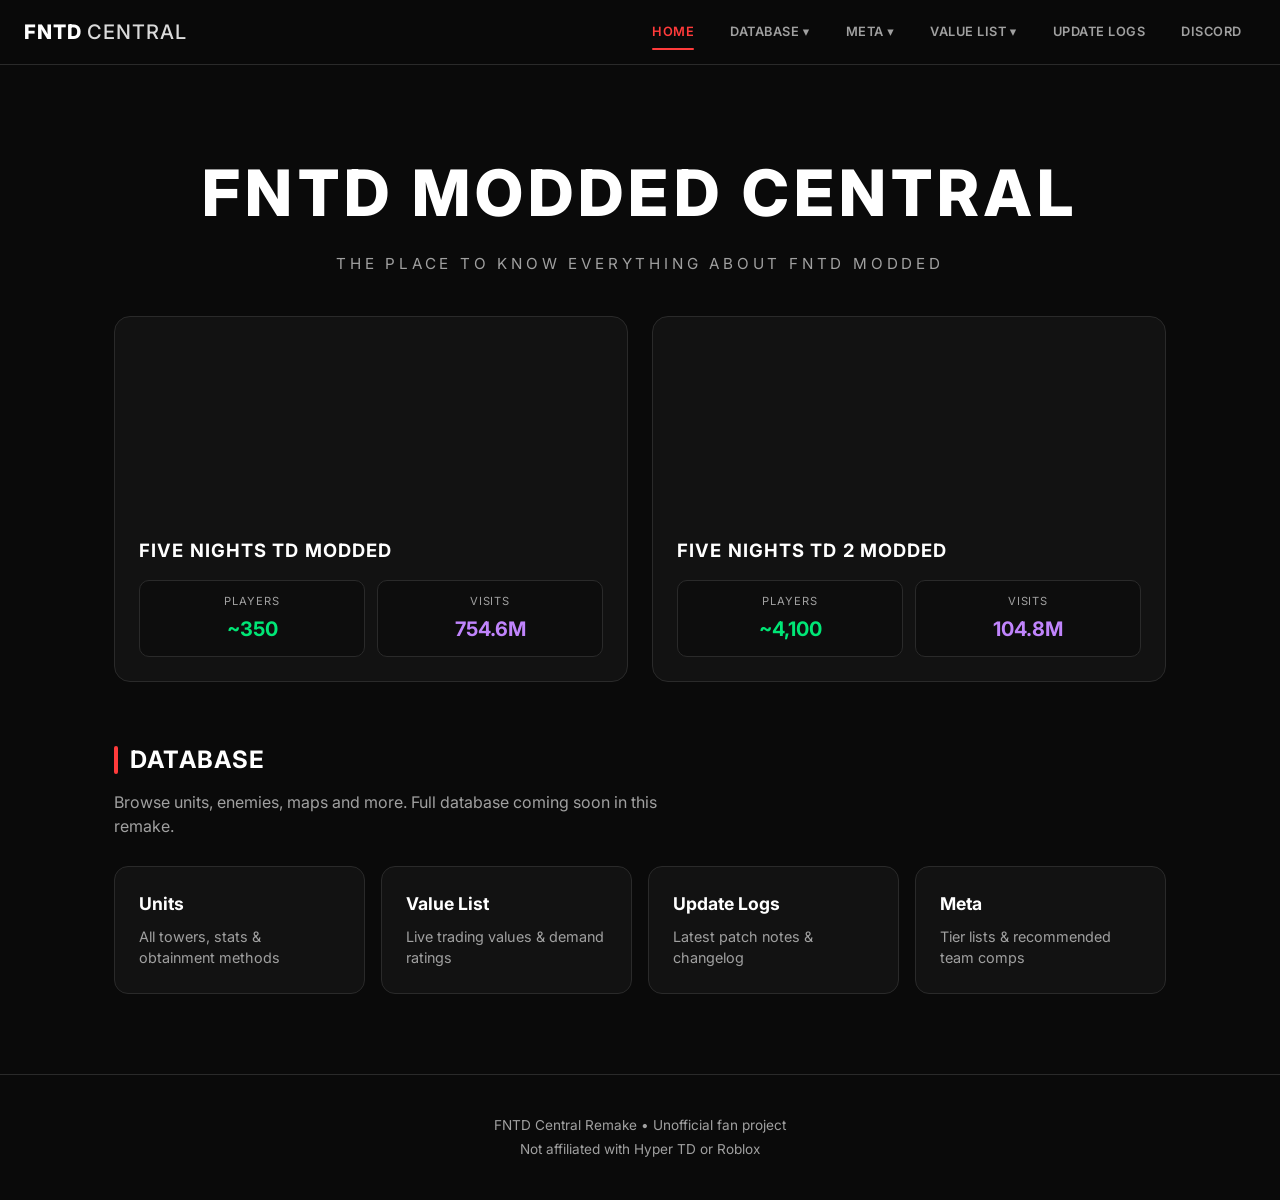
==== index.html @ f65fb930 "Update page title to 'Home | FNTD Modded Central'" ====
<!DOCTYPE html>
<html lang="en">
<head>
  <meta charset="UTF-8" />
  <meta name="viewport" content="width=device-width, initial-scale=1.0" />
  <title>Home | FNTD Modded Central</title>
  <meta name="description" content="The place to know everything about FNTD — Five Nights TD Modded & Five Nights TD 2 Modded" />
  <link rel="stylesheet" href="css/style.css" />
  <link rel="preconnect" href="https://fonts.googleapis.com" />
  <link rel="preconnect" href="https://fonts.gstatic.com" crossorigin />
  <link href="https://fonts.googleapis.com/css2?family=Inter:wght@400;500;600;700;800&display=swap" rel="stylesheet" />
</head>
<body>
  <!-- Navbar -->
  <nav class="navbar">
    <div class="nav-container">
      <a href="index.html" class="logo">FNTD <span>CENTRAL</span></a>
      <ul class="nav-links">
        <li><a href="index.html" class="active">HOME</a></li>
        <li class="dropdown">
          <a href="#">DATABASE ▾</a>
          <ul class="dropdown-menu">
            <li><a href="#">Units</a></li>
            <li><a href="#">Enemies</a></li>
            <li><a href="#">Maps</a></li>
          </ul>
        </li>
        <li class="dropdown">
          <a href="#">META ▾</a>
          <ul class="dropdown-menu">
            <li><a href="#">Tier Lists</a></li>
            <li><a href="#">Team Comps</a></li>
          </ul>
        </li>
        <li class="dropdown">
          <a href="value-list.html">VALUE LIST ▾</a>
          <ul class="dropdown-menu">
            <li><a href="value-list.html">All Units</a></li>
            <li><a href="#">Shinies</a></li>
          </ul>
        </li>
        <li><a href="updates.html">UPDATE LOGS</a></li>
        <li><a href="https://discord.gg/8QQZKTdBHV" target="_blank" rel="noopener">DISCORD</a></li>
      </ul>
      <button class="mobile-menu-btn" aria-label="Toggle menu">
        <span></span><span></span><span></span>
      </button>
    </div>
  </nav>

  <!-- Hero -->
  <header class="hero">
    <h1>FNTD MODDED CENTRAL</h1>
    <p class="tagline">THE PLACE TO KNOW EVERYTHING ABOUT FNTD MODDED</p>
  </header>

  <!-- Game Cards -->
  <section class="games">
    <div class="game-card">
      <div class="game-img" style="background-image: url('https://tr.rbxcdn.com/180DAY-e5ec2ece7b3f9fffe3f34dbffd96c16c/512/512/Image/Png/noFilter');">
        <!-- Replace with real FNTD1 image -->
      </div>
      <div class="game-info">
        <h2>FIVE NIGHTS TD MODDED</h2>
        <div class="stats">
          <div class="stat">
            <span class="label">PLAYERS</span>
            <span class="value green" id="fntd1-players">~350</span>
          </div>
          <div class="stat">
            <span class="label">VISITS</span>
            <span class="value purple">754.6M</span>
          </div>
        </div>
      </div>
    </div>

    <div class="game-card">
      <div class="game-img" style="background-image: url('https://tr.rbxcdn.com/180DAY-8d92a6f3ca88f1bd14772f34861680da/512/512/Image/Png/noFilter');">
        <!-- Replace with real FNTD2 image -->
      </div>
      <div class="game-info">
        <h2>FIVE NIGHTS TD 2 MODDED</h2>
        <div class="stats">
          <div class="stat">
            <span class="label">PLAYERS</span>
            <span class="value green" id="fntd2-players">~4,100</span>
          </div>
          <div class="stat">
            <span class="label">VISITS</span>
            <span class="value purple">104.8M</span>
          </div>
        </div>
      </div>
    </div>
  </section>

  <!-- Database Section Preview -->
  <section class="section">
    <div class="section-header">
      <div class="accent-bar"></div>
      <h2>DATABASE</h2>
    </div>
    <p class="section-desc">Browse units, enemies, maps and more. Full database coming soon in this remake.</p>
    <div class="card-grid">
      <a href="#" class="feature-card">
        <h3>Units</h3>
        <p>All towers, stats & obtainment methods</p>
      </a>
      <a href="value-list.html" class="feature-card">
        <h3>Value List</h3>
        <p>Live trading values & demand ratings</p>
      </a>
      <a href="updates.html" class="feature-card">
        <h3>Update Logs</h3>
        <p>Latest patch notes & changelog</p>
      </a>
      <a href="#" class="feature-card">
        <h3>Meta</h3>
        <p>Tier lists & recommended team comps</p>
      </a>
    </div>
  </section>

  <!-- Footer -->
  <footer class="footer">
    <p>FNTD Central Remake • Unofficial fan project</p>
    <p>Not affiliated with Hyper TD or Roblox</p>
  </footer>

  <script src="js/main.js"></script>
</body>
</html>
---- css/style.css ----
/* ===== Reset & Base ===== */
*, *::before, *::after {
  box-sizing: border-box;
  margin: 0;
  padding: 0;
}

:root {
  --bg: #0a0a0a;
  --bg-card: #121212;
  --bg-card-hover: #1a1a1a;
  --text: #ffffff;
  --text-muted: #a0a0a0;
  --accent: #ff3b3b;
  --green: #00e676;
  --purple: #c084fc;
  --border: #2a2a2a;
  --radius: 16px;
  --font: 'Inter', system-ui, -apple-system, sans-serif;
}

html {
  scroll-behavior: smooth;
}

body {
  font-family: var(--font);
  background: var(--bg);
  color: var(--text);
  line-height: 1.5;
  min-height: 100vh;
}

a {
  color: inherit;
  text-decoration: none;
}

img {
  max-width: 100%;
  display: block;
}

/* ===== Navbar ===== */
.navbar {
  position: sticky;
  top: 0;
  z-index: 100;
  background: rgba(10, 10, 10, 0.85);
  backdrop-filter: blur(12px);
  border-bottom: 1px solid var(--border);
}

.nav-container {
  max-width: 1280px;
  margin: 0 auto;
  padding: 0 24px;
  height: 64px;
  display: flex;
  align-items: center;
  justify-content: space-between;
}

.logo {
  font-weight: 800;
  font-size: 1.25rem;
  letter-spacing: 0.05em;
}

.logo span {
  font-weight: 500;
  opacity: 0.85;
}

.nav-links {
  display: flex;
  gap: 8px;
  list-style: none;
  align-items: center;
}

.nav-links > li > a {
  display: block;
  padding: 8px 14px;
  font-size: 0.8rem;
  font-weight: 600;
  letter-spacing: 0.04em;
  color: var(--text-muted);
  border-radius: 8px;
  transition: color 0.2s, background 0.2s;
}

.nav-links > li > a:hover,
.nav-links > li > a.active {
  color: var(--text);
}

.nav-links > li > a.active {
  color: var(--accent);
  position: relative;
}

.nav-links > li > a.active::after {
  content: '';
  position: absolute;
  bottom: 0;
  left: 14px;
  right: 14px;
  height: 2px;
  background: var(--accent);
  border-radius: 2px;
}

/* Dropdown */
.dropdown {
  position: relative;
}

.dropdown-menu {
  position: absolute;
  top: 100%;
  left: 0;
  min-width: 160px;
  background: var(--bg-card);
  border: 1px solid var(--border);
  border-radius: 10px;
  padding: 8px 0;
  list-style: none;
  opacity: 0;
  visibility: hidden;
  transform: translateY(8px);
  transition: all 0.2s ease;
  box-shadow: 0 12px 40px rgba(0,0,0,0.5);
}

.dropdown:hover .dropdown-menu {
  opacity: 1;
  visibility: visible;
  transform: translateY(0);
}

.dropdown-menu a {
  display: block;
  padding: 10px 16px;
  font-size: 0.85rem;
  color: var(--text-muted);
  transition: background 0.15s, color 0.15s;
}

.dropdown-menu a:hover {
  background: var(--bg-card-hover);
  color: var(--text);
}

/* Mobile menu button */
.mobile-menu-btn {
  display: none;
  flex-direction: column;
  gap: 5px;
  background: none;
  border: none;
  cursor: pointer;
  padding: 8px;
}

.mobile-menu-btn span {
  width: 22px;
  height: 2px;
  background: var(--text);
  border-radius: 2px;
}

/* ===== Hero ===== */
.hero {
  text-align: center;
  padding: 80px 24px 40px;
}

.hero h1 {
  font-size: clamp(2.5rem, 6vw, 4rem);
  font-weight: 800;
  letter-spacing: 0.08em;
  margin-bottom: 12px;
}

.tagline {
  font-size: 0.95rem;
  letter-spacing: 0.25em;
  color: var(--text-muted);
  text-transform: uppercase;
}

/* ===== Game Cards ===== */
.games {
  max-width: 1100px;
  margin: 0 auto 60px;
  padding: 0 24px;
  display: grid;
  grid-template-columns: repeat(auto-fit, minmax(320px, 1fr));
  gap: 24px;
}

.game-card {
  background: var(--bg-card);
  border-radius: var(--radius);
  overflow: hidden;
  border: 1px solid var(--border);
  transition: transform 0.25s, box-shadow 0.25s;
}

.game-card:hover {
  transform: translateY(-4px);
  box-shadow: 0 20px 40px rgba(0,0,0,0.4);
}

.game-img {
  height: 200px;
  background: linear-gradient(135deg, #1a1a2e 0%, #16213e 50%, #0f3460 100%);
  background-size: cover;
  background-position: center;
  position: relative;
}

.game-img::after {
  content: '';
  position: absolute;
  inset: 0;
  background: linear-gradient(to top, rgba(18,18,18,0.9) 0%, transparent 60%);
}

.game-info {
  padding: 20px 24px 24px;
}

.game-info h2 {
  font-size: 1.15rem;
  font-weight: 700;
  letter-spacing: 0.06em;
  margin-bottom: 16px;
}

.stats {
  display: flex;
  gap: 12px;
}

.stat {
  flex: 1;
  background: #0d0d0d;
  border-radius: 10px;
  padding: 12px;
  text-align: center;
  border: 1px solid var(--border);
}

.stat .label {
  display: block;
  font-size: 0.7rem;
  letter-spacing: 0.08em;
  color: var(--text-muted);
  margin-bottom: 4px;
}

.stat .value {
  font-size: 1.25rem;
  font-weight: 700;
}

.stat .value.green { color: var(--green); }
.stat .value.purple { color: var(--purple); }

/* ===== Sections ===== */
.section {
  max-width: 1100px;
  margin: 0 auto 80px;
  padding: 0 24px;
}

.section-header {
  display: flex;
  align-items: center;
  gap: 12px;
  margin-bottom: 12px;
}

.accent-bar {
  width: 4px;
  height: 28px;
  background: var(--accent);
  border-radius: 4px;
}

.section-header h2 {
  font-size: 1.5rem;
  font-weight: 700;
  letter-spacing: 0.05em;
}

.section-desc {
  color: var(--text-muted);
  margin-bottom: 28px;
  max-width: 560px;
}

.card-grid {
  display: grid;
  grid-template-columns: repeat(auto-fit, minmax(220px, 1fr));
  gap: 16px;
}

.feature-card {
  background: var(--bg-card);
  border: 1px solid var(--border);
  border-radius: 14px;
  padding: 24px;
  transition: background 0.2s, border-color 0.2s, transform 0.2s;
}

.feature-card:hover {
  background: var(--bg-card-hover);
  border-color: #3a3a3a;
  transform: translateY(-2px);
}

.feature-card h3 {
  font-size: 1.1rem;
  margin-bottom: 8px;
}

.feature-card p {
  font-size: 0.9rem;
  color: var(--text-muted);
}

/* ===== Value List Page ===== */
.search-bar {
  max-width: 1100px;
  margin: 0 auto 32px;
  padding: 0 24px;
  display: flex;
  gap: 12px;
  flex-wrap: wrap;
}

.search-bar input {
  flex: 1;
  min-width: 200px;
  background: var(--bg-card);
  border: 1px solid var(--border);
  border-radius: 12px;
  padding: 14px 20px;
  color: var(--text);
  font-size: 0.95rem;
  outline: none;
  transition: border-color 0.2s;
}

.search-bar input:focus {
  border-color: var(--accent);
}

.search-bar input::placeholder {
  color: var(--text-muted);
}

.filters-btn {
  background: var(--bg-card);
  border: 1px solid var(--border);
  border-radius: 12px;
  padding: 14px 20px;
  color: var(--text);
  font-weight: 600;
  cursor: pointer;
  transition: background 0.2s;
}

.filters-btn:hover {
  background: var(--bg-card-hover);
}

.pagination {
  display: flex;
  justify-content: center;
  align-items: center;
  gap: 12px;
  margin-bottom: 32px;
  color: var(--text-muted);
  font-size: 0.9rem;
}

.pagination button {
  background: var(--bg-card);
  border: 1px solid var(--border);
  border-radius: 8px;
  width: 36px;
  height: 36px;
  color: var(--text);
  cursor: pointer;
  font-size: 1rem;
  transition: background 0.2s;
}

.pagination button:hover:not(:disabled) {
  background: var(--bg-card-hover);
}

.pagination button:disabled {
  opacity: 0.4;
  cursor: not-allowed;
}

.pagination .page-num {
  color: var(--green);
  font-weight: 600;
}

.unit-grid {
  max-width: 1280px;
  margin: 0 auto 60px;
  padding: 0 24px;
  display: grid;
  grid-template-columns: repeat(auto-fill, minmax(240px, 1fr));
  gap: 16px;
}

.unit-card {
  background: var(--bg-card);
  border: 1px solid var(--border);
  border-radius: 14px;
  overflow: hidden;
  transition: transform 0.2s, box-shadow 0.2s;
  position: relative;
}

.unit-card:hover {
  transform: translateY(-3px);
  box-shadow: 0 12px 30px rgba(0,0,0,0.35);
}

.unit-card.shiny {
  border-image: linear-gradient(135deg, #ff6b6b, #feca57, #48dbfb, #ff9ff3, #54a0ff) 1;
  border-width: 2px;
  border-style: solid;
}

.unit-header {
  display: flex;
  align-items: center;
  gap: 12px;
  padding: 16px 16px 12px;
}

.unit-icon {
  width: 48px;
  height: 48px;
  border-radius: 10px;
  background: linear-gradient(135deg, #2a2a2a, #1a1a1a);
  flex-shrink: 0;
  display: flex;
  align-items: center;
  justify-content: center;
  font-size: 1.4rem;
}

.unit-name {
  font-size: 0.9rem;
  font-weight: 700;
  line-height: 1.3;
}

.unit-exists {
  display: inline-block;
  margin-top: 4px;
  font-size: 0.7rem;
  background: #1a3a4a;
  color: #7dd3fc;
  padding: 2px 8px;
  border-radius: 6px;
}

.unit-body {
  padding: 0 16px 16px;
  display: grid;
  grid-template-columns: 1fr 1fr;
  gap: 8px 12px;
  font-size: 0.8rem;
}

.unit-body .label {
  color: var(--text-muted);
  font-size: 0.7rem;
  letter-spacing: 0.04em;
}

.unit-body .val {
  font-weight: 600;
}

.unit-body .val.green { color: var(--green); }
.unit-body .val.orange { color: #fb923c; }
.unit-body .val.red { color: #f87171; }
.unit-body .val.yellow { color: #fbbf24; }

.status-row {
  grid-column: 1 / -1;
  display: flex;
  justify-content: space-between;
  margin-top: 4px;
  padding-top: 8px;
  border-top: 1px solid var(--border);
}

/* ===== Updates Page ===== */
.updates-grid {
  max-width: 1100px;
  margin: 0 auto 60px;
  padding: 0 24px;
  display: grid;
  grid-template-columns: repeat(auto-fit, minmax(300px, 1fr));
  gap: 20px;
}

.update-card {
  background: var(--bg-card);
  border: 1px solid var(--border);
  border-radius: var(--radius);
  overflow: hidden;
  transition: transform 0.2s;
}

.update-card:hover {
  transform: translateY(-3px);
}

.update-thumb {
  height: 140px;
  background: linear-gradient(135deg, #1a1a2e, #0f3460);
}

.update-content {
  padding: 20px;
}

.update-content h3 {
  font-size: 1.05rem;
  margin-bottom: 8px;
  letter-spacing: 0.03em;
}

.update-content p {
  font-size: 0.9rem;
  color: var(--text-muted);
  margin-bottom: 12px;
}

.read-more {
  color: var(--accent);
  font-size: 0.85rem;
  font-weight: 600;
}

/* ===== Footer ===== */
.footer {
  text-align: center;
  padding: 40px 24px;
  border-top: 1px solid var(--border);
  color: var(--text-muted);
  font-size: 0.85rem;
}

.footer p + p {
  margin-top: 4px;
}

/* ===== Responsive ===== */
@media (max-width: 768px) {
  .nav-links {
    display: none;
    position: absolute;
    top: 64px;
    left: 0;
    right: 0;
    background: var(--bg);
    flex-direction: column;
    padding: 16px;
    border-bottom: 1px solid var(--border);
  }

  .nav-links.open {
    display: flex;
  }

  .mobile-menu-btn {
    display: flex;
  }

  .hero {
    padding: 48px 24px 32px;
  }

  .games {
    grid-template-columns: 1fr;
  }
}
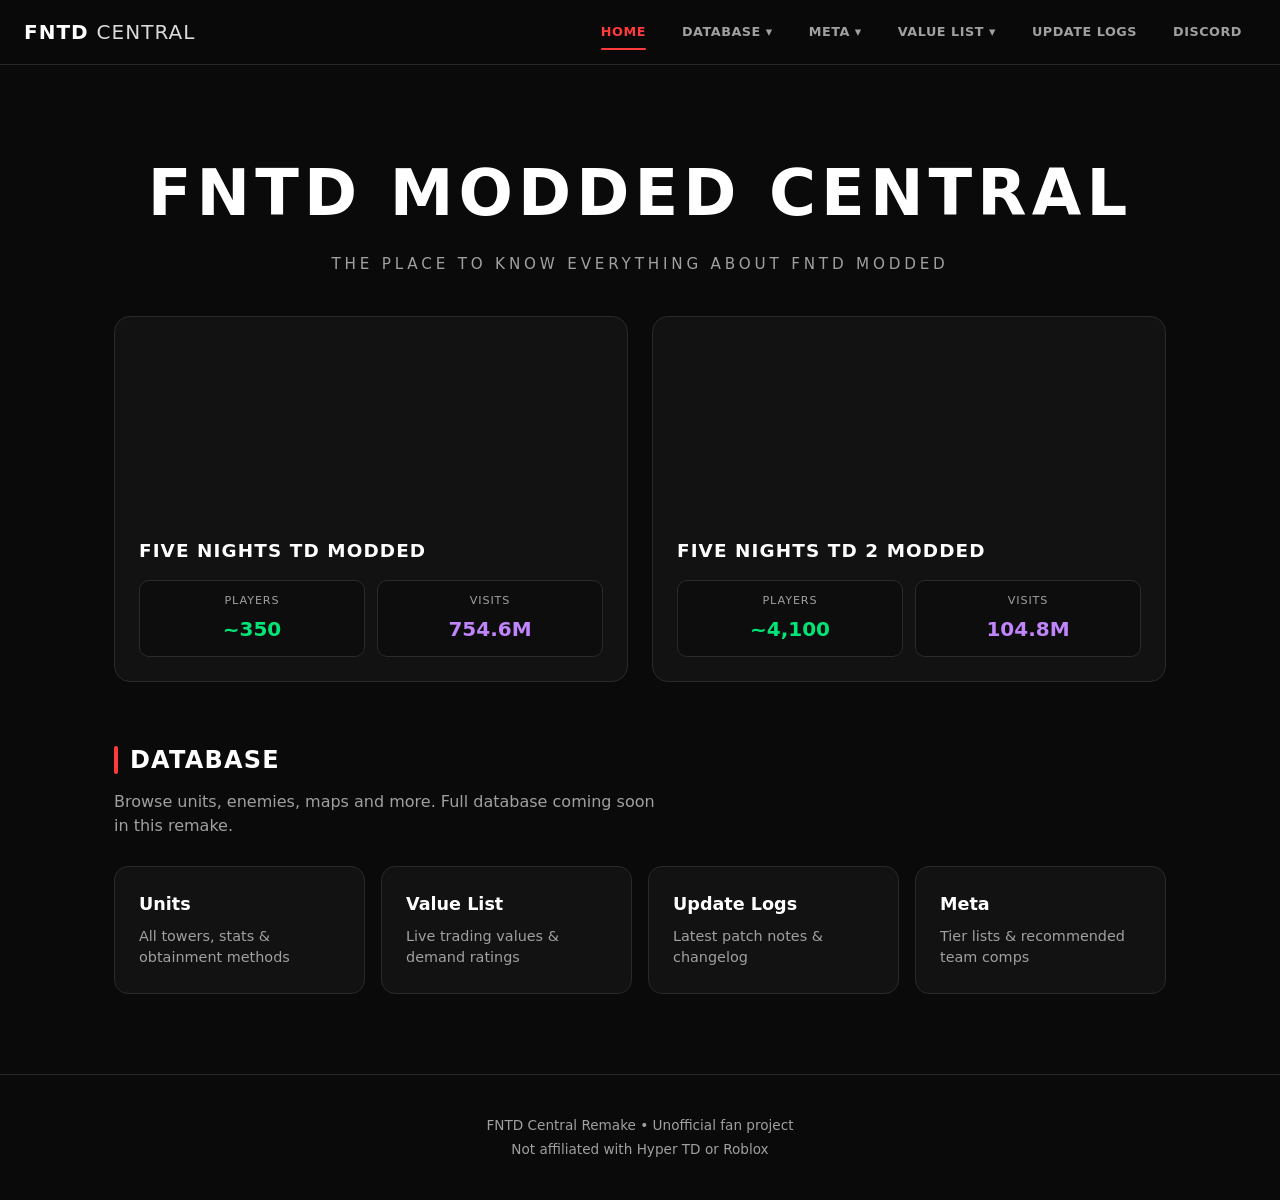
==== commit ee8704e8: "Update index.html" ====
--- a/index.html
+++ b/index.html
@@ -8,7 +8,7 @@
   <link rel="stylesheet" href="css/style.css" />
   <link rel="preconnect" href="https://fonts.googleapis.com" />
   <link rel="preconnect" href="https://fonts.gstatic.com" crossorigin />
-  <link href="https://fonts.googleapis.com/css2?family=Inter:wght@400;500;600;700;800&display=swap" rel="stylesheet" />
+  <link href="https://iili.io/qftJu7p.png" rel="stylesheet" />
 </head>
 <body>
   <!-- Navbar -->
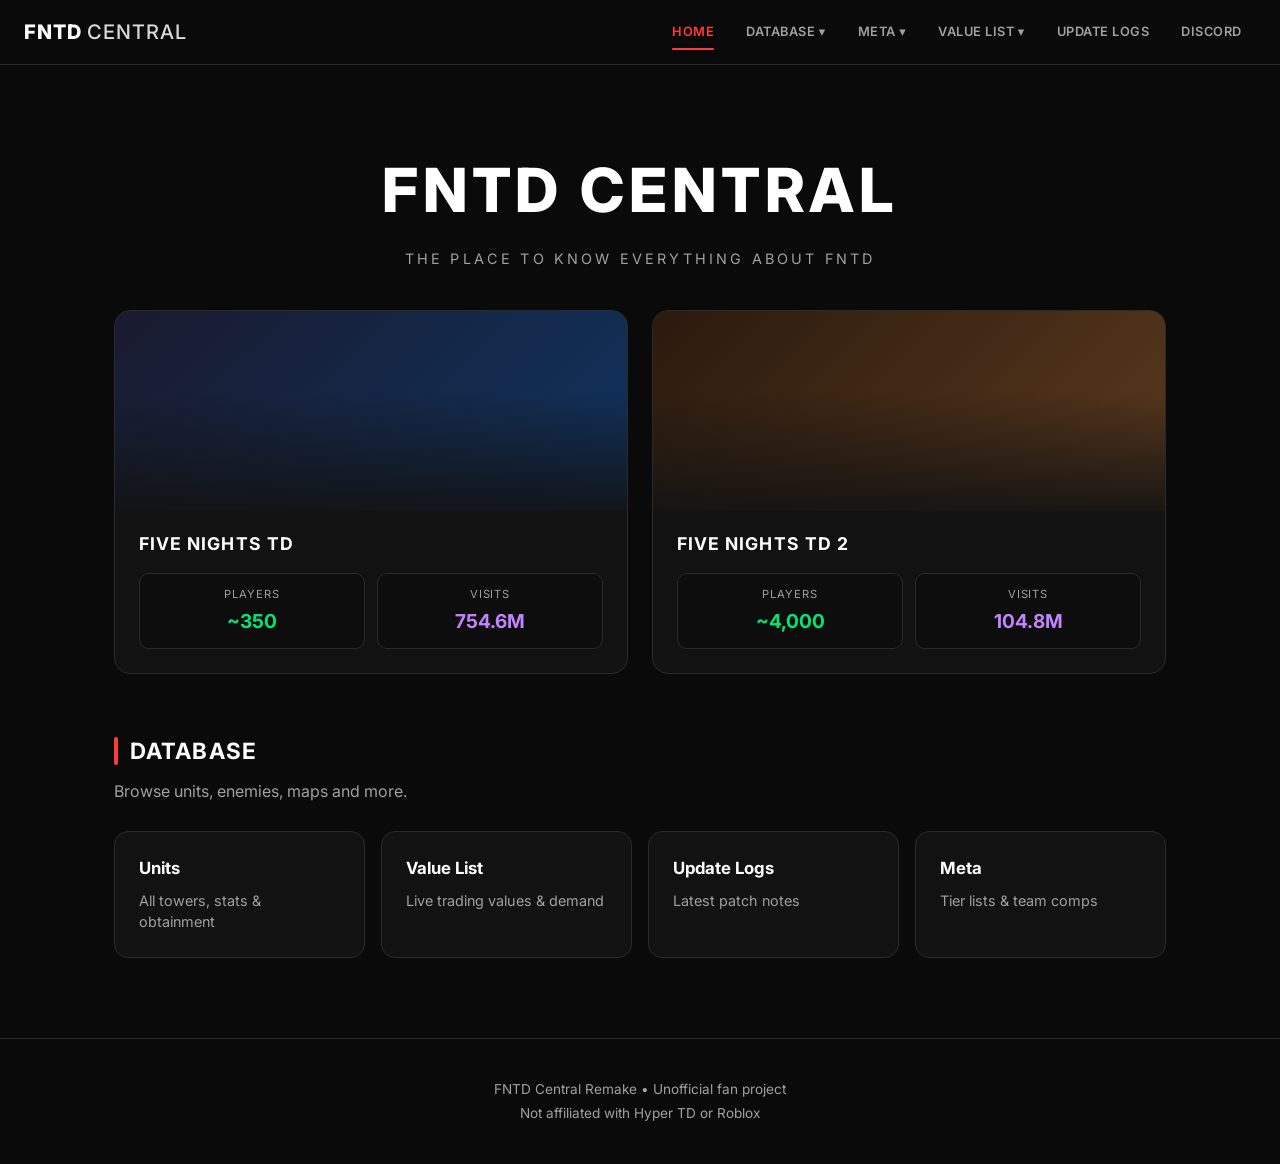
==== commit f3016075: "Add files via upload" ====
--- a/index.html
+++ b/index.html
@@ -3,131 +3,89 @@
 <head>
   <meta charset="UTF-8" />
   <meta name="viewport" content="width=device-width, initial-scale=1.0" />
-  <title>Home | FNTD Modded Central</title>
-  <meta name="description" content="The place to know everything about FNTD — Five Nights TD Modded & Five Nights TD 2 Modded" />
+  <title>Home | FNTD Central</title>
+  <meta name="description" content="The place to know everything about FNTD — Five Nights TD & Five Nights TD 2" />
   <link rel="stylesheet" href="css/style.css" />
-  <link rel="preconnect" href="https://fonts.googleapis.com" />
-  <link rel="preconnect" href="https://fonts.gstatic.com" crossorigin />
-  <link href="https://iili.io/qftJu7p.png" rel="stylesheet" />
+  <link href="https://fonts.googleapis.com/css2?family=Inter:wght@400;500;600;700;800&display=swap" rel="stylesheet" />
 </head>
 <body>
-  <!-- Navbar -->
   <nav class="navbar">
     <div class="nav-container">
       <a href="index.html" class="logo">FNTD <span>CENTRAL</span></a>
-      <ul class="nav-links">
+      <ul class="nav-links" id="navLinks">
         <li><a href="index.html" class="active">HOME</a></li>
         <li class="dropdown">
-          <a href="#">DATABASE ▾</a>
+          <a href="pages/database.html">DATABASE ▾</a>
           <ul class="dropdown-menu">
-            <li><a href="#">Units</a></li>
-            <li><a href="#">Enemies</a></li>
-            <li><a href="#">Maps</a></li>
+            <li><a href="pages/database.html">Units Database</a></li>
+            <li><a href="pages/enemies.html">Enemies</a></li>
+            <li><a href="pages/maps.html">Maps</a></li>
           </ul>
         </li>
         <li class="dropdown">
-          <a href="#">META ▾</a>
+          <a href="pages/meta.html">META ▾</a>
           <ul class="dropdown-menu">
-            <li><a href="#">Tier Lists</a></li>
-            <li><a href="#">Team Comps</a></li>
+            <li><a href="pages/meta.html">Tier Lists</a></li>
+            <li><a href="pages/teams.html">Team Comps</a></li>
           </ul>
         </li>
         <li class="dropdown">
-          <a href="value-list.html">VALUE LIST ▾</a>
+          <a href="pages/value-list.html">VALUE LIST ▾</a>
           <ul class="dropdown-menu">
-            <li><a href="value-list.html">All Units</a></li>
-            <li><a href="#">Shinies</a></li>
+            <li><a href="pages/value-list.html">All Units</a></li>
+            <li><a href="pages/value-list.html#shinies">Shinies Only</a></li>
           </ul>
         </li>
-        <li><a href="updates.html">UPDATE LOGS</a></li>
-        <li><a href="https://discord.gg/8QQZKTdBHV" target="_blank" rel="noopener">DISCORD</a></li>
+        <li><a href="pages/updates.html">UPDATE LOGS</a></li>
+        <li><a href="https://discord.gg/" target="_blank" rel="noopener">DISCORD</a></li>
       </ul>
-      <button class="mobile-menu-btn" aria-label="Toggle menu">
-        <span></span><span></span><span></span>
-      </button>
+      <button class="mobile-menu-btn" id="menuBtn" aria-label="Menu"><span></span><span></span><span></span></button>
     </div>
   </nav>
 
-  <!-- Hero -->
   <header class="hero">
-    <h1>FNTD MODDED CENTRAL</h1>
-    <p class="tagline">THE PLACE TO KNOW EVERYTHING ABOUT FNTD MODDED</p>
+    <h1>FNTD CENTRAL</h1>
+    <p class="tagline">THE PLACE TO KNOW EVERYTHING ABOUT FNTD</p>
   </header>
 
-  <!-- Game Cards -->
   <section class="games">
     <div class="game-card">
-      <div class="game-img" style="background-image: url('https://tr.rbxcdn.com/180DAY-e5ec2ece7b3f9fffe3f34dbffd96c16c/512/512/Image/Png/noFilter');">
-        <!-- Replace with real FNTD1 image -->
-      </div>
+      <div class="game-img fntd1"></div>
       <div class="game-info">
-        <h2>FIVE NIGHTS TD MODDED</h2>
+        <h2>FIVE NIGHTS TD</h2>
         <div class="stats">
-          <div class="stat">
-            <span class="label">PLAYERS</span>
-            <span class="value green" id="fntd1-players">~350</span>
-          </div>
-          <div class="stat">
-            <span class="label">VISITS</span>
-            <span class="value purple">754.6M</span>
-          </div>
+          <div class="stat"><span class="label">PLAYERS</span><span class="value green">~350</span></div>
+          <div class="stat"><span class="label">VISITS</span><span class="value purple">754.6M</span></div>
         </div>
       </div>
     </div>
-
     <div class="game-card">
-      <div class="game-img" style="background-image: url('https://tr.rbxcdn.com/180DAY-8d92a6f3ca88f1bd14772f34861680da/512/512/Image/Png/noFilter');">
-        <!-- Replace with real FNTD2 image -->
-      </div>
+      <div class="game-img fntd2"></div>
       <div class="game-info">
-        <h2>FIVE NIGHTS TD 2 MODDED</h2>
+        <h2>FIVE NIGHTS TD 2</h2>
         <div class="stats">
-          <div class="stat">
-            <span class="label">PLAYERS</span>
-            <span class="value green" id="fntd2-players">~4,100</span>
-          </div>
-          <div class="stat">
-            <span class="label">VISITS</span>
-            <span class="value purple">104.8M</span>
-          </div>
+          <div class="stat"><span class="label">PLAYERS</span><span class="value green">~4,000</span></div>
+          <div class="stat"><span class="label">VISITS</span><span class="value purple">104.8M</span></div>
         </div>
       </div>
     </div>
   </section>
 
-  <!-- Database Section Preview -->
   <section class="section">
-    <div class="section-header">
-      <div class="accent-bar"></div>
-      <h2>DATABASE</h2>
-    </div>
-    <p class="section-desc">Browse units, enemies, maps and more. Full database coming soon in this remake.</p>
+    <div class="section-header"><div class="accent-bar"></div><h2>DATABASE</h2></div>
+    <p class="section-desc">Browse units, enemies, maps and more.</p>
     <div class="card-grid">
-      <a href="#" class="feature-card">
-        <h3>Units</h3>
-        <p>All towers, stats & obtainment methods</p>
-      </a>
-      <a href="value-list.html" class="feature-card">
-        <h3>Value List</h3>
-        <p>Live trading values & demand ratings</p>
-      </a>
-      <a href="updates.html" class="feature-card">
-        <h3>Update Logs</h3>
-        <p>Latest patch notes & changelog</p>
-      </a>
-      <a href="#" class="feature-card">
-        <h3>Meta</h3>
-        <p>Tier lists & recommended team comps</p>
-      </a>
+      <a href="pages/database.html" class="feature-card"><h3>Units</h3><p>All towers, stats & obtainment</p></a>
+      <a href="pages/value-list.html" class="feature-card"><h3>Value List</h3><p>Live trading values & demand</p></a>
+      <a href="pages/updates.html" class="feature-card"><h3>Update Logs</h3><p>Latest patch notes</p></a>
+      <a href="pages/meta.html" class="feature-card"><h3>Meta</h3><p>Tier lists & team comps</p></a>
     </div>
   </section>
 
-  <!-- Footer -->
   <footer class="footer">
     <p>FNTD Central Remake • Unofficial fan project</p>
     <p>Not affiliated with Hyper TD or Roblox</p>
   </footer>
-
   <script src="js/main.js"></script>
 </body>
 </html>
--- a/css/style.css
+++ b/css/style.css
@@ -1,604 +1,105 @@
-/* ===== Reset & Base ===== */
-*, *::before, *::after {
-  box-sizing: border-box;
-  margin: 0;
-  padding: 0;
+*, *::before, *::after { box-sizing: border-box; margin: 0; padding: 0; }
+:root {
+  --bg: #0a0a0a; --bg-card: #121212; --bg-card-hover: #1a1a1a;
+  --text: #fff; --text-muted: #a0a0a0; --accent: #ff3b3b;
+  --green: #00e676; --purple: #c084fc; --border: #2a2a2a; --radius: 16px;
+  --font: 'Inter', system-ui, sans-serif;
 }
-
-:root {
-  --bg: #0a0a0a;
-  --bg-card: #121212;
-  --bg-card-hover: #1a1a1a;
-  --text: #ffffff;
-  --text-muted: #a0a0a0;
-  --accent: #ff3b3b;
-  --green: #00e676;
-  --purple: #c084fc;
-  --border: #2a2a2a;
-  --radius: 16px;
-  --font: 'Inter', system-ui, -apple-system, sans-serif;
+html { scroll-behavior: smooth; }
+body { font-family: var(--font); background: var(--bg); color: var(--text); line-height: 1.5; min-height: 100vh; }
+a { color: inherit; text-decoration: none; }
+.navbar { position: sticky; top: 0; z-index: 100; background: rgba(10,10,10,0.9); backdrop-filter: blur(12px); border-bottom: 1px solid var(--border); }
+.nav-container { max-width: 1280px; margin: 0 auto; padding: 0 24px; height: 64px; display: flex; align-items: center; justify-content: space-between; }
+.logo { font-weight: 800; font-size: 1.25rem; letter-spacing: 0.05em; }
+.logo span { font-weight: 500; opacity: 0.85; }
+.nav-links { display: flex; gap: 4px; list-style: none; align-items: center; }
+.nav-links > li > a { display: block; padding: 8px 14px; font-size: 0.8rem; font-weight: 600; letter-spacing: 0.04em; color: var(--text-muted); border-radius: 8px; transition: color .2s; }
+.nav-links > li > a:hover, .nav-links > li > a.active { color: var(--text); }
+.nav-links > li > a.active { color: var(--accent); position: relative; }
+.nav-links > li > a.active::after { content: ''; position: absolute; bottom: 0; left: 14px; right: 14px; height: 2px; background: var(--accent); border-radius: 2px; }
+.dropdown { position: relative; }
+.dropdown-menu { position: absolute; top: 100%; left: 0; min-width: 170px; background: var(--bg-card); border: 1px solid var(--border); border-radius: 10px; padding: 8px 0; list-style: none; opacity: 0; visibility: hidden; transform: translateY(8px); transition: all .2s; box-shadow: 0 12px 40px rgba(0,0,0,.5); }
+.dropdown:hover .dropdown-menu { opacity: 1; visibility: visible; transform: translateY(0); }
+.dropdown-menu a { display: block; padding: 10px 16px; font-size: 0.85rem; color: var(--text-muted); }
+.dropdown-menu a:hover { background: var(--bg-card-hover); color: var(--text); }
+.mobile-menu-btn { display: none; flex-direction: column; gap: 5px; background: none; border: none; cursor: pointer; padding: 8px; }
+.mobile-menu-btn span { width: 22px; height: 2px; background: var(--text); border-radius: 2px; }
+.hero { text-align: center; padding: 80px 24px 40px; }
+.hero h1 { font-size: clamp(2.2rem, 5vw, 3.8rem); font-weight: 800; letter-spacing: 0.08em; margin-bottom: 12px; }
+.tagline { font-size: 0.9rem; letter-spacing: 0.22em; color: var(--text-muted); text-transform: uppercase; }
+.games { max-width: 1100px; margin: 0 auto 60px; padding: 0 24px; display: grid; grid-template-columns: repeat(auto-fit, minmax(300px, 1fr)); gap: 24px; }
+.game-card { background: var(--bg-card); border-radius: var(--radius); overflow: hidden; border: 1px solid var(--border); transition: transform .25s, box-shadow .25s; }
+.game-card:hover { transform: translateY(-4px); box-shadow: 0 20px 40px rgba(0,0,0,.4); }
+.game-img { height: 200px; background-size: cover; background-position: center; position: relative; }
+.game-img.fntd1 { background: linear-gradient(135deg, #1a1a2e, #0f3460); }
+.game-img.fntd2 { background: linear-gradient(135deg, #2a1a0e, #5c3a1e); }
+.game-img::after { content: ''; position: absolute; inset: 0; background: linear-gradient(to top, rgba(18,18,18,.9), transparent 60%); }
+.game-info { padding: 20px 24px 24px; }
+.game-info h2 { font-size: 1.1rem; font-weight: 700; letter-spacing: 0.06em; margin-bottom: 16px; }
+.stats { display: flex; gap: 12px; }
+.stat { flex: 1; background: #0d0d0d; border-radius: 10px; padding: 12px; text-align: center; border: 1px solid var(--border); }
+.stat .label { display: block; font-size: 0.7rem; letter-spacing: 0.08em; color: var(--text-muted); margin-bottom: 4px; }
+.stat .value { font-size: 1.2rem; font-weight: 700; }
+.stat .value.green { color: var(--green); } .stat .value.purple { color: var(--purple); }
+.section { max-width: 1100px; margin: 0 auto 80px; padding: 0 24px; }
+.section-header { display: flex; align-items: center; gap: 12px; margin-bottom: 12px; }
+.accent-bar { width: 4px; height: 28px; background: var(--accent); border-radius: 4px; }
+.section-header h2 { font-size: 1.4rem; font-weight: 700; letter-spacing: 0.05em; }
+.section-desc { color: var(--text-muted); margin-bottom: 28px; max-width: 560px; }
+.card-grid { display: grid; grid-template-columns: repeat(auto-fit, minmax(200px, 1fr)); gap: 16px; }
+.feature-card { background: var(--bg-card); border: 1px solid var(--border); border-radius: 14px; padding: 24px; transition: background .2s, transform .2s; }
+.feature-card:hover { background: var(--bg-card-hover); transform: translateY(-2px); }
+.feature-card h3 { font-size: 1.05rem; margin-bottom: 8px; }
+.feature-card p { font-size: 0.9rem; color: var(--text-muted); }
+.search-bar { max-width: 1100px; margin: 0 auto 28px; padding: 0 24px; display: flex; gap: 12px; flex-wrap: wrap; }
+.search-bar input { flex: 1; min-width: 180px; background: var(--bg-card); border: 1px solid var(--border); border-radius: 12px; padding: 14px 20px; color: var(--text); font-size: 0.95rem; outline: none; }
+.search-bar input:focus { border-color: var(--accent); }
+.search-bar input::placeholder { color: var(--text-muted); }
+.filters-btn { background: var(--bg-card); border: 1px solid var(--border); border-radius: 12px; padding: 14px 20px; color: var(--text); font-weight: 600; cursor: pointer; }
+.filters-btn:hover { background: var(--bg-card-hover); }
+.pagination { display: flex; justify-content: center; align-items: center; gap: 12px; margin-bottom: 28px; color: var(--text-muted); font-size: 0.9rem; }
+.pagination button { background: var(--bg-card); border: 1px solid var(--border); border-radius: 8px; width: 36px; height: 36px; color: var(--text); cursor: pointer; }
+.pagination button:disabled { opacity: .4; cursor: not-allowed; }
+.pagination .page-num { color: var(--green); font-weight: 600; }
+.unit-grid { max-width: 1280px; margin: 0 auto 60px; padding: 0 24px; display: grid; grid-template-columns: repeat(auto-fill, minmax(230px, 1fr)); gap: 16px; }
+.unit-card { background: var(--bg-card); border: 1px solid var(--border); border-radius: 14px; overflow: hidden; transition: transform .2s; }
+.unit-card:hover { transform: translateY(-3px); }
+.unit-card.shiny { border: 2px solid transparent; background-clip: padding-box; position: relative; }
+.unit-card.shiny::before { content: ''; position: absolute; inset: -2px; border-radius: 16px; background: linear-gradient(135deg, #ff6b6b, #feca57, #48dbfb, #ff9ff3); z-index: -1; }
+.unit-header { display: flex; align-items: center; gap: 12px; padding: 16px 16px 12px; }
+.unit-icon { width: 48px; height: 48px; border-radius: 10px; background: linear-gradient(135deg, #2a2a2a, #1a1a1a); flex-shrink: 0; display: flex; align-items: center; justify-content: center; font-size: 1.3rem; }
+.unit-name { font-size: 0.88rem; font-weight: 700; line-height: 1.3; }
+.unit-exists { display: inline-block; margin-top: 4px; font-size: 0.68rem; background: #1a3a4a; color: #7dd3fc; padding: 2px 8px; border-radius: 6px; }
+.unit-body { padding: 0 16px 16px; display: grid; grid-template-columns: 1fr 1fr; gap: 8px 12px; font-size: 0.8rem; }
+.unit-body .label { color: var(--text-muted); font-size: 0.68rem; letter-spacing: 0.04em; }
+.unit-body .val { font-weight: 600; }
+.unit-body .val.green { color: var(--green); } .unit-body .val.orange { color: #fb923c; } .unit-body .val.red { color: #f87171; } .unit-body .val.yellow { color: #fbbf24; }
+.status-row { grid-column: 1 / -1; display: flex; justify-content: space-between; margin-top: 4px; padding-top: 8px; border-top: 1px solid var(--border); }
+.updates-grid { max-width: 1100px; margin: 0 auto 60px; padding: 0 24px; display: grid; grid-template-columns: repeat(auto-fit, minmax(280px, 1fr)); gap: 20px; }
+.update-card { background: var(--bg-card); border: 1px solid var(--border); border-radius: var(--radius); overflow: hidden; transition: transform .2s; }
+.update-card:hover { transform: translateY(-3px); }
+.update-thumb { height: 130px; background: linear-gradient(135deg, #1a1a2e, #0f3460); }
+.update-content { padding: 20px; }
+.update-content h3 { font-size: 1rem; margin-bottom: 8px; letter-spacing: 0.03em; }
+.update-content p { font-size: 0.88rem; color: var(--text-muted); margin-bottom: 12px; }
+.read-more { color: var(--accent); font-size: 0.85rem; font-weight: 600; }
+.tier-section { max-width: 1100px; margin: 0 auto 40px; padding: 0 24px; }
+.tier-header { display: flex; align-items: center; gap: 12px; margin-bottom: 16px; }
+.tier-badge { padding: 6px 14px; border-radius: 8px; font-weight: 800; font-size: 0.9rem; letter-spacing: 0.05em; }
+.tier-badge.ss { background: #7c3aed; } .tier-badge.s { background: #dc2626; } .tier-badge.a { background: #ea580c; } .tier-badge.b { background: #ca8a04; } .tier-badge.c { background: #65a30d; }
+.tier-units { display: flex; flex-wrap: wrap; gap: 10px; }
+.tier-unit { background: var(--bg-card); border: 1px solid var(--border); border-radius: 10px; padding: 10px 14px; font-size: 0.85rem; font-weight: 600; }
+.db-table { max-width: 1100px; margin: 0 auto 60px; padding: 0 24px; overflow-x: auto; }
+table { width: 100%; border-collapse: collapse; font-size: 0.9rem; }
+th, td { padding: 12px 16px; text-align: left; border-bottom: 1px solid var(--border); }
+th { color: var(--text-muted); font-weight: 600; font-size: 0.8rem; letter-spacing: 0.04em; }
+tr:hover td { background: var(--bg-card); }
+.footer { text-align: center; padding: 40px 24px; border-top: 1px solid var(--border); color: var(--text-muted); font-size: 0.85rem; }
+.footer p + p { margin-top: 4px; }
+@media (max-width: 768px) {
+  .nav-links { display: none; position: absolute; top: 64px; left: 0; right: 0; background: var(--bg); flex-direction: column; padding: 16px; border-bottom: 1px solid var(--border); }
+  .nav-links.open { display: flex; }
+  .mobile-menu-btn { display: flex; }
+  .hero { padding: 48px 24px 32px; }
+  .games { grid-template-columns: 1fr; }
 }
-
-html {
-  scroll-behavior: smooth;
-}
-
-body {
-  font-family: var(--font);
-  background: var(--bg);
-  color: var(--text);
-  line-height: 1.5;
-  min-height: 100vh;
-}
-
-a {
-  color: inherit;
-  text-decoration: none;
-}
-
-img {
-  max-width: 100%;
-  display: block;
-}
-
-/* ===== Navbar ===== */
-.navbar {
-  position: sticky;
-  top: 0;
-  z-index: 100;
-  background: rgba(10, 10, 10, 0.85);
-  backdrop-filter: blur(12px);
-  border-bottom: 1px solid var(--border);
-}
-
-.nav-container {
-  max-width: 1280px;
-  margin: 0 auto;
-  padding: 0 24px;
-  height: 64px;
-  display: flex;
-  align-items: center;
-  justify-content: space-between;
-}
-
-.logo {
-  font-weight: 800;
-  font-size: 1.25rem;
-  letter-spacing: 0.05em;
-}
-
-.logo span {
-  font-weight: 500;
-  opacity: 0.85;
-}
-
-.nav-links {
-  display: flex;
-  gap: 8px;
-  list-style: none;
-  align-items: center;
-}
-
-.nav-links > li > a {
-  display: block;
-  padding: 8px 14px;
-  font-size: 0.8rem;
-  font-weight: 600;
-  letter-spacing: 0.04em;
-  color: var(--text-muted);
-  border-radius: 8px;
-  transition: color 0.2s, background 0.2s;
-}
-
-.nav-links > li > a:hover,
-.nav-links > li > a.active {
-  color: var(--text);
-}
-
-.nav-links > li > a.active {
-  color: var(--accent);
-  position: relative;
-}
-
-.nav-links > li > a.active::after {
-  content: '';
-  position: absolute;
-  bottom: 0;
-  left: 14px;
-  right: 14px;
-  height: 2px;
-  background: var(--accent);
-  border-radius: 2px;
-}
-
-/* Dropdown */
-.dropdown {
-  position: relative;
-}
-
-.dropdown-menu {
-  position: absolute;
-  top: 100%;
-  left: 0;
-  min-width: 160px;
-  background: var(--bg-card);
-  border: 1px solid var(--border);
-  border-radius: 10px;
-  padding: 8px 0;
-  list-style: none;
-  opacity: 0;
-  visibility: hidden;
-  transform: translateY(8px);
-  transition: all 0.2s ease;
-  box-shadow: 0 12px 40px rgba(0,0,0,0.5);
-}
-
-.dropdown:hover .dropdown-menu {
-  opacity: 1;
-  visibility: visible;
-  transform: translateY(0);
-}
-
-.dropdown-menu a {
-  display: block;
-  padding: 10px 16px;
-  font-size: 0.85rem;
-  color: var(--text-muted);
-  transition: background 0.15s, color 0.15s;
-}
-
-.dropdown-menu a:hover {
-  background: var(--bg-card-hover);
-  color: var(--text);
-}
-
-/* Mobile menu button */
-.mobile-menu-btn {
-  display: none;
-  flex-direction: column;
-  gap: 5px;
-  background: none;
-  border: none;
-  cursor: pointer;
-  padding: 8px;
-}
-
-.mobile-menu-btn span {
-  width: 22px;
-  height: 2px;
-  background: var(--text);
-  border-radius: 2px;
-}
-
-/* ===== Hero ===== */
-.hero {
-  text-align: center;
-  padding: 80px 24px 40px;
-}
-
-.hero h1 {
-  font-size: clamp(2.5rem, 6vw, 4rem);
-  font-weight: 800;
-  letter-spacing: 0.08em;
-  margin-bottom: 12px;
-}
-
-.tagline {
-  font-size: 0.95rem;
-  letter-spacing: 0.25em;
-  color: var(--text-muted);
-  text-transform: uppercase;
-}
-
-/* ===== Game Cards ===== */
-.games {
-  max-width: 1100px;
-  margin: 0 auto 60px;
-  padding: 0 24px;
-  display: grid;
-  grid-template-columns: repeat(auto-fit, minmax(320px, 1fr));
-  gap: 24px;
-}
-
-.game-card {
-  background: var(--bg-card);
-  border-radius: var(--radius);
-  overflow: hidden;
-  border: 1px solid var(--border);
-  transition: transform 0.25s, box-shadow 0.25s;
-}
-
-.game-card:hover {
-  transform: translateY(-4px);
-  box-shadow: 0 20px 40px rgba(0,0,0,0.4);
-}
-
-.game-img {
-  height: 200px;
-  background: linear-gradient(135deg, #1a1a2e 0%, #16213e 50%, #0f3460 100%);
-  background-size: cover;
-  background-position: center;
-  position: relative;
-}
-
-.game-img::after {
-  content: '';
-  position: absolute;
-  inset: 0;
-  background: linear-gradient(to top, rgba(18,18,18,0.9) 0%, transparent 60%);
-}
-
-.game-info {
-  padding: 20px 24px 24px;
-}
-
-.game-info h2 {
-  font-size: 1.15rem;
-  font-weight: 700;
-  letter-spacing: 0.06em;
-  margin-bottom: 16px;
-}
-
-.stats {
-  display: flex;
-  gap: 12px;
-}
-
-.stat {
-  flex: 1;
-  background: #0d0d0d;
-  border-radius: 10px;
-  padding: 12px;
-  text-align: center;
-  border: 1px solid var(--border);
-}
-
-.stat .label {
-  display: block;
-  font-size: 0.7rem;
-  letter-spacing: 0.08em;
-  color: var(--text-muted);
-  margin-bottom: 4px;
-}
-
-.stat .value {
-  font-size: 1.25rem;
-  font-weight: 700;
-}
-
-.stat .value.green { color: var(--green); }
-.stat .value.purple { color: var(--purple); }
-
-/* ===== Sections ===== */
-.section {
-  max-width: 1100px;
-  margin: 0 auto 80px;
-  padding: 0 24px;
-}
-
-.section-header {
-  display: flex;
-  align-items: center;
-  gap: 12px;
-  margin-bottom: 12px;
-}
-
-.accent-bar {
-  width: 4px;
-  height: 28px;
-  background: var(--accent);
-  border-radius: 4px;
-}
-
-.section-header h2 {
-  font-size: 1.5rem;
-  font-weight: 700;
-  letter-spacing: 0.05em;
-}
-
-.section-desc {
-  color: var(--text-muted);
-  margin-bottom: 28px;
-  max-width: 560px;
-}
-
-.card-grid {
-  display: grid;
-  grid-template-columns: repeat(auto-fit, minmax(220px, 1fr));
-  gap: 16px;
-}
-
-.feature-card {
-  background: var(--bg-card);
-  border: 1px solid var(--border);
-  border-radius: 14px;
-  padding: 24px;
-  transition: background 0.2s, border-color 0.2s, transform 0.2s;
-}
-
-.feature-card:hover {
-  background: var(--bg-card-hover);
-  border-color: #3a3a3a;
-  transform: translateY(-2px);
-}
-
-.feature-card h3 {
-  font-size: 1.1rem;
-  margin-bottom: 8px;
-}
-
-.feature-card p {
-  font-size: 0.9rem;
-  color: var(--text-muted);
-}
-
-/* ===== Value List Page ===== */
-.search-bar {
-  max-width: 1100px;
-  margin: 0 auto 32px;
-  padding: 0 24px;
-  display: flex;
-  gap: 12px;
-  flex-wrap: wrap;
-}
-
-.search-bar input {
-  flex: 1;
-  min-width: 200px;
-  background: var(--bg-card);
-  border: 1px solid var(--border);
-  border-radius: 12px;
-  padding: 14px 20px;
-  color: var(--text);
-  font-size: 0.95rem;
-  outline: none;
-  transition: border-color 0.2s;
-}
-
-.search-bar input:focus {
-  border-color: var(--accent);
-}
-
-.search-bar input::placeholder {
-  color: var(--text-muted);
-}
-
-.filters-btn {
-  background: var(--bg-card);
-  border: 1px solid var(--border);
-  border-radius: 12px;
-  padding: 14px 20px;
-  color: var(--text);
-  font-weight: 600;
-  cursor: pointer;
-  transition: background 0.2s;
-}
-
-.filters-btn:hover {
-  background: var(--bg-card-hover);
-}
-
-.pagination {
-  display: flex;
-  justify-content: center;
-  align-items: center;
-  gap: 12px;
-  margin-bottom: 32px;
-  color: var(--text-muted);
-  font-size: 0.9rem;
-}
-
-.pagination button {
-  background: var(--bg-card);
-  border: 1px solid var(--border);
-  border-radius: 8px;
-  width: 36px;
-  height: 36px;
-  color: var(--text);
-  cursor: pointer;
-  font-size: 1rem;
-  transition: background 0.2s;
-}
-
-.pagination button:hover:not(:disabled) {
-  background: var(--bg-card-hover);
-}
-
-.pagination button:disabled {
-  opacity: 0.4;
-  cursor: not-allowed;
-}
-
-.pagination .page-num {
-  color: var(--green);
-  font-weight: 600;
-}
-
-.unit-grid {
-  max-width: 1280px;
-  margin: 0 auto 60px;
-  padding: 0 24px;
-  display: grid;
-  grid-template-columns: repeat(auto-fill, minmax(240px, 1fr));
-  gap: 16px;
-}
-
-.unit-card {
-  background: var(--bg-card);
-  border: 1px solid var(--border);
-  border-radius: 14px;
-  overflow: hidden;
-  transition: transform 0.2s, box-shadow 0.2s;
-  position: relative;
-}
-
-.unit-card:hover {
-  transform: translateY(-3px);
-  box-shadow: 0 12px 30px rgba(0,0,0,0.35);
-}
-
-.unit-card.shiny {
-  border-image: linear-gradient(135deg, #ff6b6b, #feca57, #48dbfb, #ff9ff3, #54a0ff) 1;
-  border-width: 2px;
-  border-style: solid;
-}
-
-.unit-header {
-  display: flex;
-  align-items: center;
-  gap: 12px;
-  padding: 16px 16px 12px;
-}
-
-.unit-icon {
-  width: 48px;
-  height: 48px;
-  border-radius: 10px;
-  background: linear-gradient(135deg, #2a2a2a, #1a1a1a);
-  flex-shrink: 0;
-  display: flex;
-  align-items: center;
-  justify-content: center;
-  font-size: 1.4rem;
-}
-
-.unit-name {
-  font-size: 0.9rem;
-  font-weight: 700;
-  line-height: 1.3;
-}
-
-.unit-exists {
-  display: inline-block;
-  margin-top: 4px;
-  font-size: 0.7rem;
-  background: #1a3a4a;
-  color: #7dd3fc;
-  padding: 2px 8px;
-  border-radius: 6px;
-}
-
-.unit-body {
-  padding: 0 16px 16px;
-  display: grid;
-  grid-template-columns: 1fr 1fr;
-  gap: 8px 12px;
-  font-size: 0.8rem;
-}
-
-.unit-body .label {
-  color: var(--text-muted);
-  font-size: 0.7rem;
-  letter-spacing: 0.04em;
-}
-
-.unit-body .val {
-  font-weight: 600;
-}
-
-.unit-body .val.green { color: var(--green); }
-.unit-body .val.orange { color: #fb923c; }
-.unit-body .val.red { color: #f87171; }
-.unit-body .val.yellow { color: #fbbf24; }
-
-.status-row {
-  grid-column: 1 / -1;
-  display: flex;
-  justify-content: space-between;
-  margin-top: 4px;
-  padding-top: 8px;
-  border-top: 1px solid var(--border);
-}
-
-/* ===== Updates Page ===== */
-.updates-grid {
-  max-width: 1100px;
-  margin: 0 auto 60px;
-  padding: 0 24px;
-  display: grid;
-  grid-template-columns: repeat(auto-fit, minmax(300px, 1fr));
-  gap: 20px;
-}
-
-.update-card {
-  background: var(--bg-card);
-  border: 1px solid var(--border);
-  border-radius: var(--radius);
-  overflow: hidden;
-  transition: transform 0.2s;
-}
-
-.update-card:hover {
-  transform: translateY(-3px);
-}
-
-.update-thumb {
-  height: 140px;
-  background: linear-gradient(135deg, #1a1a2e, #0f3460);
-}
-
-.update-content {
-  padding: 20px;
-}
-
-.update-content h3 {
-  font-size: 1.05rem;
-  margin-bottom: 8px;
-  letter-spacing: 0.03em;
-}
-
-.update-content p {
-  font-size: 0.9rem;
-  color: var(--text-muted);
-  margin-bottom: 12px;
-}
-
-.read-more {
-  color: var(--accent);
-  font-size: 0.85rem;
-  font-weight: 600;
-}
-
-/* ===== Footer ===== */
-.footer {
-  text-align: center;
-  padding: 40px 24px;
-  border-top: 1px solid var(--border);
-  color: var(--text-muted);
-  font-size: 0.85rem;
-}
-
-.footer p + p {
-  margin-top: 4px;
-}
-
-/* ===== Responsive ===== */
-@media (max-width: 768px) {
-  .nav-links {
-    display: none;
-    position: absolute;
-    top: 64px;
-    left: 0;
-    right: 0;
-    background: var(--bg);
-    flex-direction: column;
-    padding: 16px;
-    border-bottom: 1px solid var(--border);
-  }
-
-  .nav-links.open {
-    display: flex;
-  }
-
-  .mobile-menu-btn {
-    display: flex;
-  }
-
-  .hero {
-    padding: 48px 24px 32px;
-  }
-
-  .games {
-    grid-template-columns: 1fr;
-  }
-}
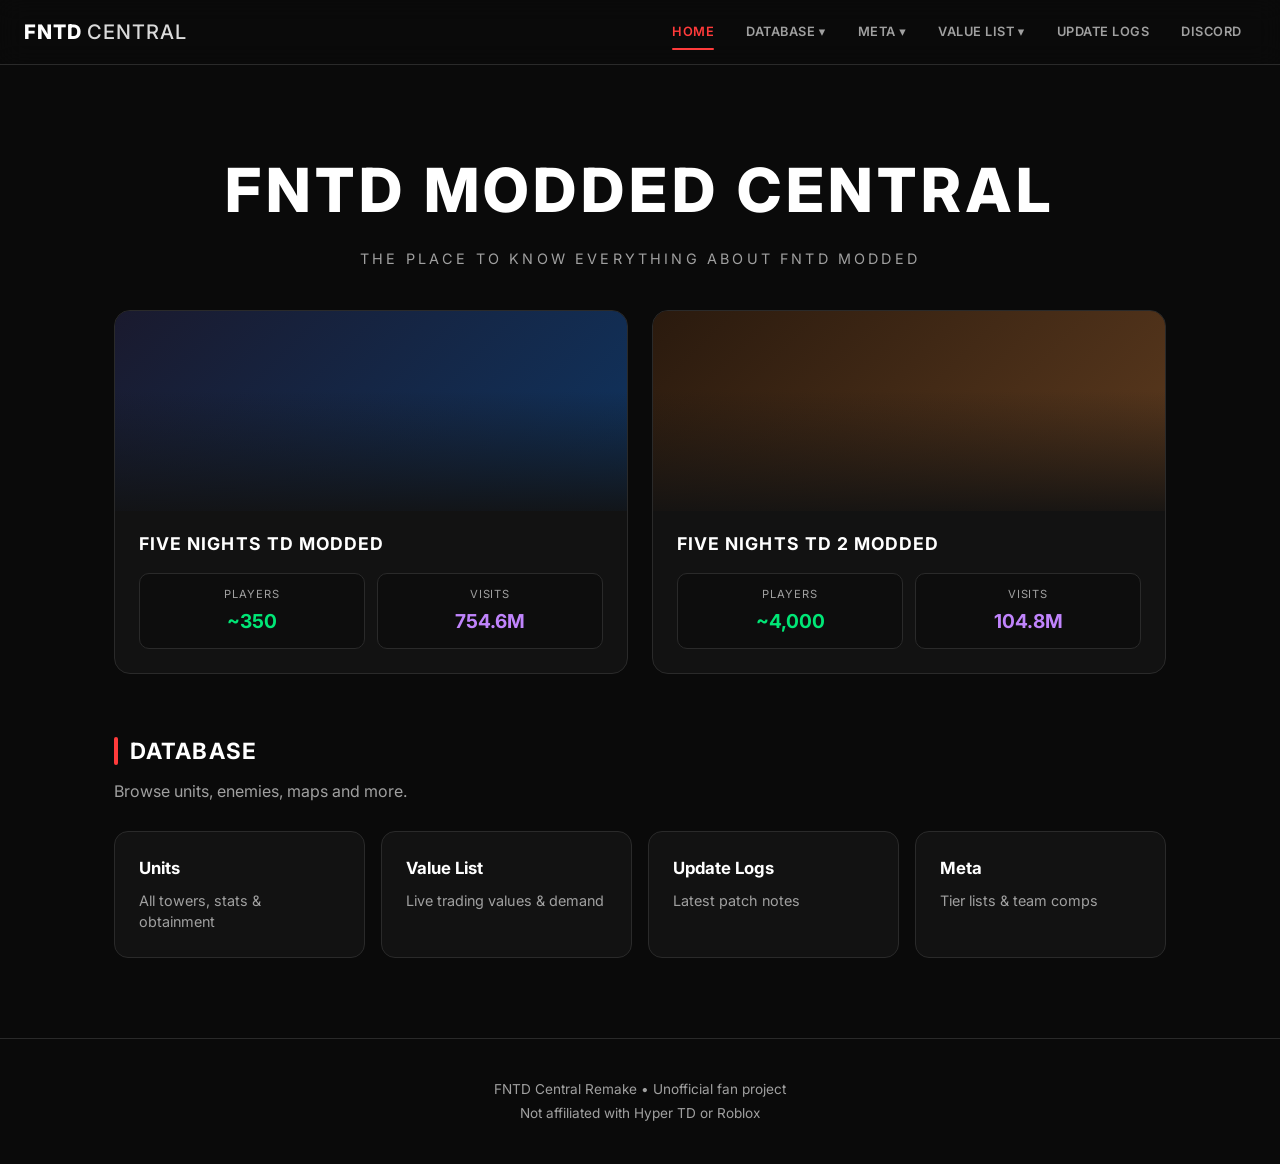
==== commit 77df8b56: "Update index.html" ====
--- a/index.html
+++ b/index.html
@@ -3,8 +3,8 @@
 <head>
   <meta charset="UTF-8" />
   <meta name="viewport" content="width=device-width, initial-scale=1.0" />
-  <title>Home | FNTD Central</title>
-  <meta name="description" content="The place to know everything about FNTD — Five Nights TD & Five Nights TD 2" />
+  <title>Home | FNTD Modded Central</title>
+  <meta name="description" content="The place to know everything about FNTD — Five Nights TD Modded & Five Nights TD 2 Modded" />
   <link rel="stylesheet" href="css/style.css" />
   <link href="https://fonts.googleapis.com/css2?family=Inter:wght@400;500;600;700;800&display=swap" rel="stylesheet" />
 </head>
@@ -44,15 +44,15 @@
   </nav>
 
   <header class="hero">
-    <h1>FNTD CENTRAL</h1>
-    <p class="tagline">THE PLACE TO KNOW EVERYTHING ABOUT FNTD</p>
+    <h1>FNTD MODDED CENTRAL</h1>
+    <p class="tagline">THE PLACE TO KNOW EVERYTHING ABOUT FNTD Modded</p>
   </header>
 
   <section class="games">
     <div class="game-card">
       <div class="game-img fntd1"></div>
       <div class="game-info">
-        <h2>FIVE NIGHTS TD</h2>
+        <h2>FIVE NIGHTS TD MODDED</h2>
         <div class="stats">
           <div class="stat"><span class="label">PLAYERS</span><span class="value green">~350</span></div>
           <div class="stat"><span class="label">VISITS</span><span class="value purple">754.6M</span></div>
@@ -62,7 +62,7 @@
     <div class="game-card">
       <div class="game-img fntd2"></div>
       <div class="game-info">
-        <h2>FIVE NIGHTS TD 2</h2>
+        <h2>FIVE NIGHTS TD 2 MODDED</h2>
         <div class="stats">
           <div class="stat"><span class="label">PLAYERS</span><span class="value green">~4,000</span></div>
           <div class="stat"><span class="label">VISITS</span><span class="value purple">104.8M</span></div>
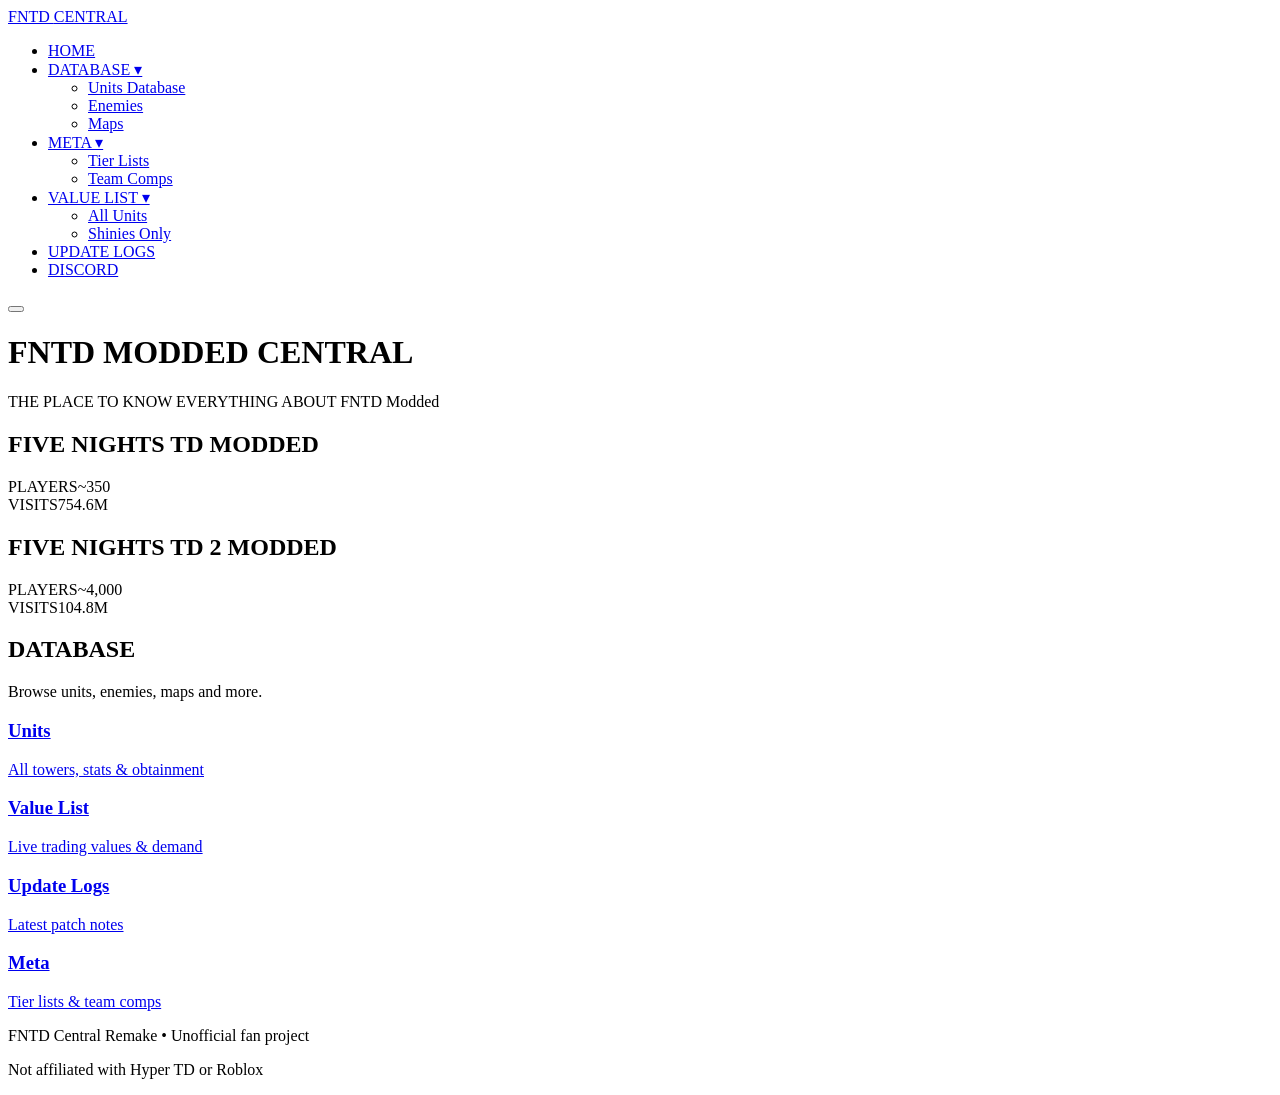
==== commit 947d6c04: "Update stylesheet link and Discord invite URL" ====
--- a/index.html
+++ b/index.html
@@ -5,7 +5,7 @@
   <meta name="viewport" content="width=device-width, initial-scale=1.0" />
   <title>Home | FNTD Modded Central</title>
   <meta name="description" content="The place to know everything about FNTD — Five Nights TD Modded & Five Nights TD 2 Modded" />
-  <link rel="stylesheet" href="css/style.css" />
+  <link rel="stylesheet" href="https://iili.io/qftJu7p.png" />
   <link href="https://fonts.googleapis.com/css2?family=Inter:wght@400;500;600;700;800&display=swap" rel="stylesheet" />
 </head>
 <body>
@@ -37,7 +37,7 @@
           </ul>
         </li>
         <li><a href="pages/updates.html">UPDATE LOGS</a></li>
-        <li><a href="https://discord.gg/" target="_blank" rel="noopener">DISCORD</a></li>
+        <li><a href="https://discord.gg/4TEBZYkKrQ" target="_blank" rel="noopener">DISCORD</a></li>
       </ul>
       <button class="mobile-menu-btn" id="menuBtn" aria-label="Menu"><span></span><span></span><span></span></button>
     </div>
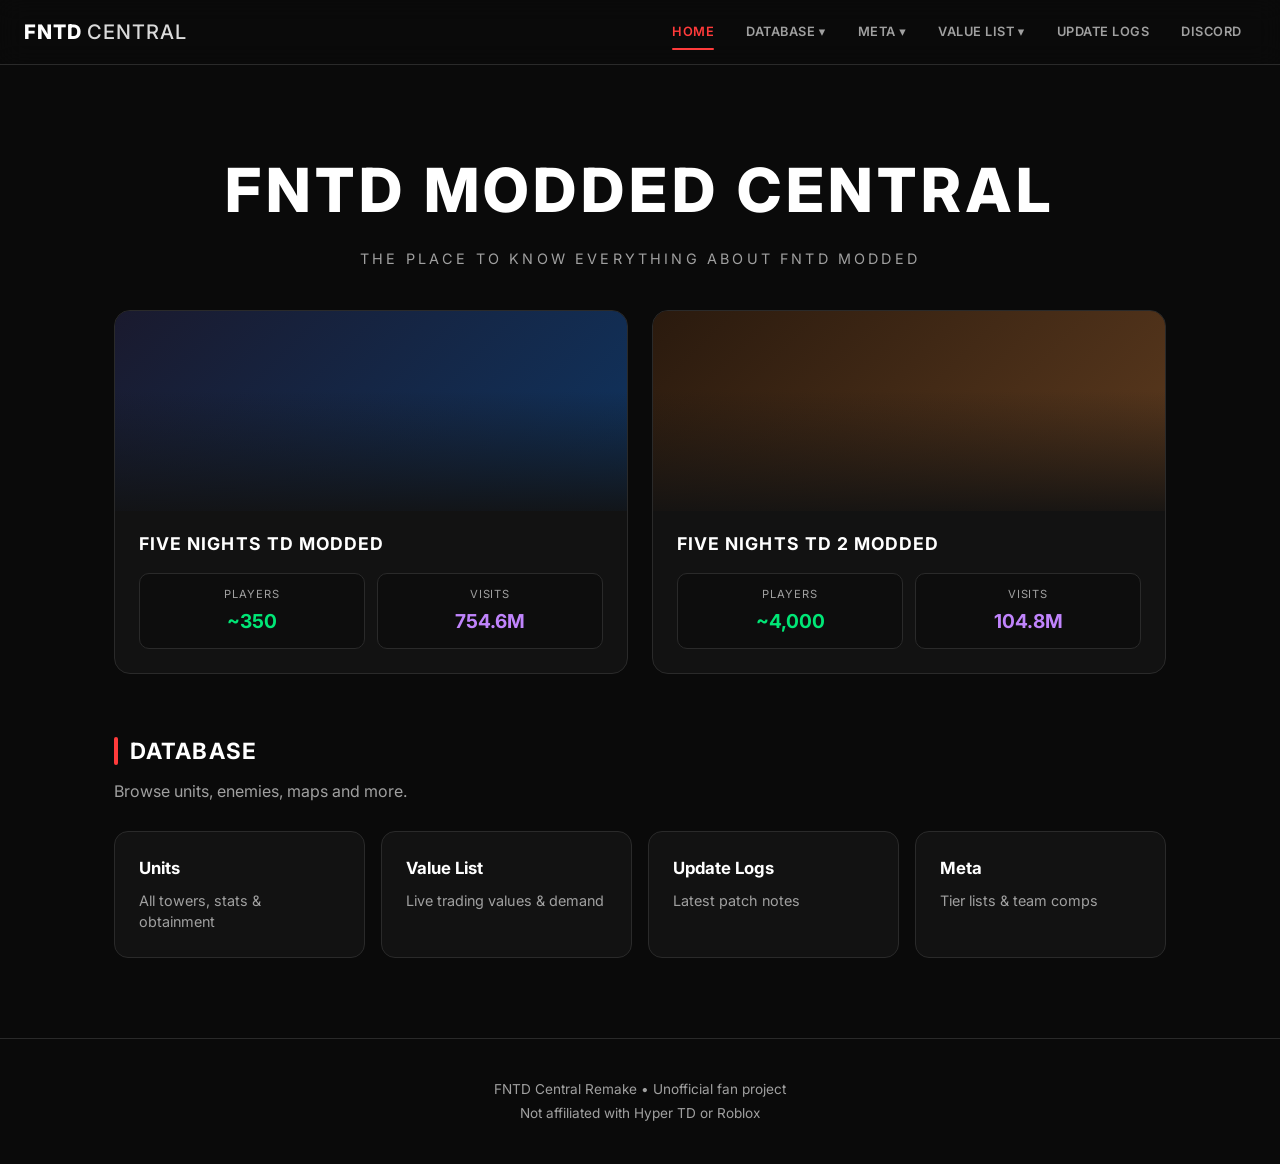
==== commit d7d82a27: "Update index.html" ====
--- a/index.html
+++ b/index.html
@@ -5,7 +5,7 @@
   <meta name="viewport" content="width=device-width, initial-scale=1.0" />
   <title>Home | FNTD Modded Central</title>
   <meta name="description" content="The place to know everything about FNTD — Five Nights TD Modded & Five Nights TD 2 Modded" />
-  <link rel="stylesheet" href="https://iili.io/qftJu7p.png" />
+  <link rel="stylesheet" href="css/style.css" />
   <link href="https://fonts.googleapis.com/css2?family=Inter:wght@400;500;600;700;800&display=swap" rel="stylesheet" />
 </head>
 <body>
--- a/css/style.css
+++ b/css/style.css
@@ -0,0 +1,105 @@
+*, *::before, *::after { box-sizing: border-box; margin: 0; padding: 0; }
+:root {
+  --bg: #0a0a0a; --bg-card: #121212; --bg-card-hover: #1a1a1a;
+  --text: #fff; --text-muted: #a0a0a0; --accent: #ff3b3b;
+  --green: #00e676; --purple: #c084fc; --border: #2a2a2a; --radius: 16px;
+  --font: 'Inter', system-ui, sans-serif;
+}
+html { scroll-behavior: smooth; }
+body { font-family: var(--font); background: var(--bg); color: var(--text); line-height: 1.5; min-height: 100vh; }
+a { color: inherit; text-decoration: none; }
+.navbar { position: sticky; top: 0; z-index: 100; background: rgba(10,10,10,0.9); backdrop-filter: blur(12px); border-bottom: 1px solid var(--border); }
+.nav-container { max-width: 1280px; margin: 0 auto; padding: 0 24px; height: 64px; display: flex; align-items: center; justify-content: space-between; }
+.logo { font-weight: 800; font-size: 1.25rem; letter-spacing: 0.05em; }
+.logo span { font-weight: 500; opacity: 0.85; }
+.nav-links { display: flex; gap: 4px; list-style: none; align-items: center; }
+.nav-links > li > a { display: block; padding: 8px 14px; font-size: 0.8rem; font-weight: 600; letter-spacing: 0.04em; color: var(--text-muted); border-radius: 8px; transition: color .2s; }
+.nav-links > li > a:hover, .nav-links > li > a.active { color: var(--text); }
+.nav-links > li > a.active { color: var(--accent); position: relative; }
+.nav-links > li > a.active::after { content: ''; position: absolute; bottom: 0; left: 14px; right: 14px; height: 2px; background: var(--accent); border-radius: 2px; }
+.dropdown { position: relative; }
+.dropdown-menu { position: absolute; top: 100%; left: 0; min-width: 170px; background: var(--bg-card); border: 1px solid var(--border); border-radius: 10px; padding: 8px 0; list-style: none; opacity: 0; visibility: hidden; transform: translateY(8px); transition: all .2s; box-shadow: 0 12px 40px rgba(0,0,0,.5); }
+.dropdown:hover .dropdown-menu { opacity: 1; visibility: visible; transform: translateY(0); }
+.dropdown-menu a { display: block; padding: 10px 16px; font-size: 0.85rem; color: var(--text-muted); }
+.dropdown-menu a:hover { background: var(--bg-card-hover); color: var(--text); }
+.mobile-menu-btn { display: none; flex-direction: column; gap: 5px; background: none; border: none; cursor: pointer; padding: 8px; }
+.mobile-menu-btn span { width: 22px; height: 2px; background: var(--text); border-radius: 2px; }
+.hero { text-align: center; padding: 80px 24px 40px; }
+.hero h1 { font-size: clamp(2.2rem, 5vw, 3.8rem); font-weight: 800; letter-spacing: 0.08em; margin-bottom: 12px; }
+.tagline { font-size: 0.9rem; letter-spacing: 0.22em; color: var(--text-muted); text-transform: uppercase; }
+.games { max-width: 1100px; margin: 0 auto 60px; padding: 0 24px; display: grid; grid-template-columns: repeat(auto-fit, minmax(300px, 1fr)); gap: 24px; }
+.game-card { background: var(--bg-card); border-radius: var(--radius); overflow: hidden; border: 1px solid var(--border); transition: transform .25s, box-shadow .25s; }
+.game-card:hover { transform: translateY(-4px); box-shadow: 0 20px 40px rgba(0,0,0,.4); }
+.game-img { height: 200px; background-size: cover; background-position: center; position: relative; }
+.game-img.fntd1 { background: linear-gradient(135deg, #1a1a2e, #0f3460); }
+.game-img.fntd2 { background: linear-gradient(135deg, #2a1a0e, #5c3a1e); }
+.game-img::after { content: ''; position: absolute; inset: 0; background: linear-gradient(to top, rgba(18,18,18,.9), transparent 60%); }
+.game-info { padding: 20px 24px 24px; }
+.game-info h2 { font-size: 1.1rem; font-weight: 700; letter-spacing: 0.06em; margin-bottom: 16px; }
+.stats { display: flex; gap: 12px; }
+.stat { flex: 1; background: #0d0d0d; border-radius: 10px; padding: 12px; text-align: center; border: 1px solid var(--border); }
+.stat .label { display: block; font-size: 0.7rem; letter-spacing: 0.08em; color: var(--text-muted); margin-bottom: 4px; }
+.stat .value { font-size: 1.2rem; font-weight: 700; }
+.stat .value.green { color: var(--green); } .stat .value.purple { color: var(--purple); }
+.section { max-width: 1100px; margin: 0 auto 80px; padding: 0 24px; }
+.section-header { display: flex; align-items: center; gap: 12px; margin-bottom: 12px; }
+.accent-bar { width: 4px; height: 28px; background: var(--accent); border-radius: 4px; }
+.section-header h2 { font-size: 1.4rem; font-weight: 700; letter-spacing: 0.05em; }
+.section-desc { color: var(--text-muted); margin-bottom: 28px; max-width: 560px; }
+.card-grid { display: grid; grid-template-columns: repeat(auto-fit, minmax(200px, 1fr)); gap: 16px; }
+.feature-card { background: var(--bg-card); border: 1px solid var(--border); border-radius: 14px; padding: 24px; transition: background .2s, transform .2s; }
+.feature-card:hover { background: var(--bg-card-hover); transform: translateY(-2px); }
+.feature-card h3 { font-size: 1.05rem; margin-bottom: 8px; }
+.feature-card p { font-size: 0.9rem; color: var(--text-muted); }
+.search-bar { max-width: 1100px; margin: 0 auto 28px; padding: 0 24px; display: flex; gap: 12px; flex-wrap: wrap; }
+.search-bar input { flex: 1; min-width: 180px; background: var(--bg-card); border: 1px solid var(--border); border-radius: 12px; padding: 14px 20px; color: var(--text); font-size: 0.95rem; outline: none; }
+.search-bar input:focus { border-color: var(--accent); }
+.search-bar input::placeholder { color: var(--text-muted); }
+.filters-btn { background: var(--bg-card); border: 1px solid var(--border); border-radius: 12px; padding: 14px 20px; color: var(--text); font-weight: 600; cursor: pointer; }
+.filters-btn:hover { background: var(--bg-card-hover); }
+.pagination { display: flex; justify-content: center; align-items: center; gap: 12px; margin-bottom: 28px; color: var(--text-muted); font-size: 0.9rem; }
+.pagination button { background: var(--bg-card); border: 1px solid var(--border); border-radius: 8px; width: 36px; height: 36px; color: var(--text); cursor: pointer; }
+.pagination button:disabled { opacity: .4; cursor: not-allowed; }
+.pagination .page-num { color: var(--green); font-weight: 600; }
+.unit-grid { max-width: 1280px; margin: 0 auto 60px; padding: 0 24px; display: grid; grid-template-columns: repeat(auto-fill, minmax(230px, 1fr)); gap: 16px; }
+.unit-card { background: var(--bg-card); border: 1px solid var(--border); border-radius: 14px; overflow: hidden; transition: transform .2s; }
+.unit-card:hover { transform: translateY(-3px); }
+.unit-card.shiny { border: 2px solid transparent; background-clip: padding-box; position: relative; }
+.unit-card.shiny::before { content: ''; position: absolute; inset: -2px; border-radius: 16px; background: linear-gradient(135deg, #ff6b6b, #feca57, #48dbfb, #ff9ff3); z-index: -1; }
+.unit-header { display: flex; align-items: center; gap: 12px; padding: 16px 16px 12px; }
+.unit-icon { width: 48px; height: 48px; border-radius: 10px; background: linear-gradient(135deg, #2a2a2a, #1a1a1a); flex-shrink: 0; display: flex; align-items: center; justify-content: center; font-size: 1.3rem; }
+.unit-name { font-size: 0.88rem; font-weight: 700; line-height: 1.3; }
+.unit-exists { display: inline-block; margin-top: 4px; font-size: 0.68rem; background: #1a3a4a; color: #7dd3fc; padding: 2px 8px; border-radius: 6px; }
+.unit-body { padding: 0 16px 16px; display: grid; grid-template-columns: 1fr 1fr; gap: 8px 12px; font-size: 0.8rem; }
+.unit-body .label { color: var(--text-muted); font-size: 0.68rem; letter-spacing: 0.04em; }
+.unit-body .val { font-weight: 600; }
+.unit-body .val.green { color: var(--green); } .unit-body .val.orange { color: #fb923c; } .unit-body .val.red { color: #f87171; } .unit-body .val.yellow { color: #fbbf24; }
+.status-row { grid-column: 1 / -1; display: flex; justify-content: space-between; margin-top: 4px; padding-top: 8px; border-top: 1px solid var(--border); }
+.updates-grid { max-width: 1100px; margin: 0 auto 60px; padding: 0 24px; display: grid; grid-template-columns: repeat(auto-fit, minmax(280px, 1fr)); gap: 20px; }
+.update-card { background: var(--bg-card); border: 1px solid var(--border); border-radius: var(--radius); overflow: hidden; transition: transform .2s; }
+.update-card:hover { transform: translateY(-3px); }
+.update-thumb { height: 130px; background: linear-gradient(135deg, #1a1a2e, #0f3460); }
+.update-content { padding: 20px; }
+.update-content h3 { font-size: 1rem; margin-bottom: 8px; letter-spacing: 0.03em; }
+.update-content p { font-size: 0.88rem; color: var(--text-muted); margin-bottom: 12px; }
+.read-more { color: var(--accent); font-size: 0.85rem; font-weight: 600; }
+.tier-section { max-width: 1100px; margin: 0 auto 40px; padding: 0 24px; }
+.tier-header { display: flex; align-items: center; gap: 12px; margin-bottom: 16px; }
+.tier-badge { padding: 6px 14px; border-radius: 8px; font-weight: 800; font-size: 0.9rem; letter-spacing: 0.05em; }
+.tier-badge.ss { background: #7c3aed; } .tier-badge.s { background: #dc2626; } .tier-badge.a { background: #ea580c; } .tier-badge.b { background: #ca8a04; } .tier-badge.c { background: #65a30d; }
+.tier-units { display: flex; flex-wrap: wrap; gap: 10px; }
+.tier-unit { background: var(--bg-card); border: 1px solid var(--border); border-radius: 10px; padding: 10px 14px; font-size: 0.85rem; font-weight: 600; }
+.db-table { max-width: 1100px; margin: 0 auto 60px; padding: 0 24px; overflow-x: auto; }
+table { width: 100%; border-collapse: collapse; font-size: 0.9rem; }
+th, td { padding: 12px 16px; text-align: left; border-bottom: 1px solid var(--border); }
+th { color: var(--text-muted); font-weight: 600; font-size: 0.8rem; letter-spacing: 0.04em; }
+tr:hover td { background: var(--bg-card); }
+.footer { text-align: center; padding: 40px 24px; border-top: 1px solid var(--border); color: var(--text-muted); font-size: 0.85rem; }
+.footer p + p { margin-top: 4px; }
+@media (max-width: 768px) {
+  .nav-links { display: none; position: absolute; top: 64px; left: 0; right: 0; background: var(--bg); flex-direction: column; padding: 16px; border-bottom: 1px solid var(--border); }
+  .nav-links.open { display: flex; }
+  .mobile-menu-btn { display: flex; }
+  .hero { padding: 48px 24px 32px; }
+  .games { grid-template-columns: 1fr; }
+}
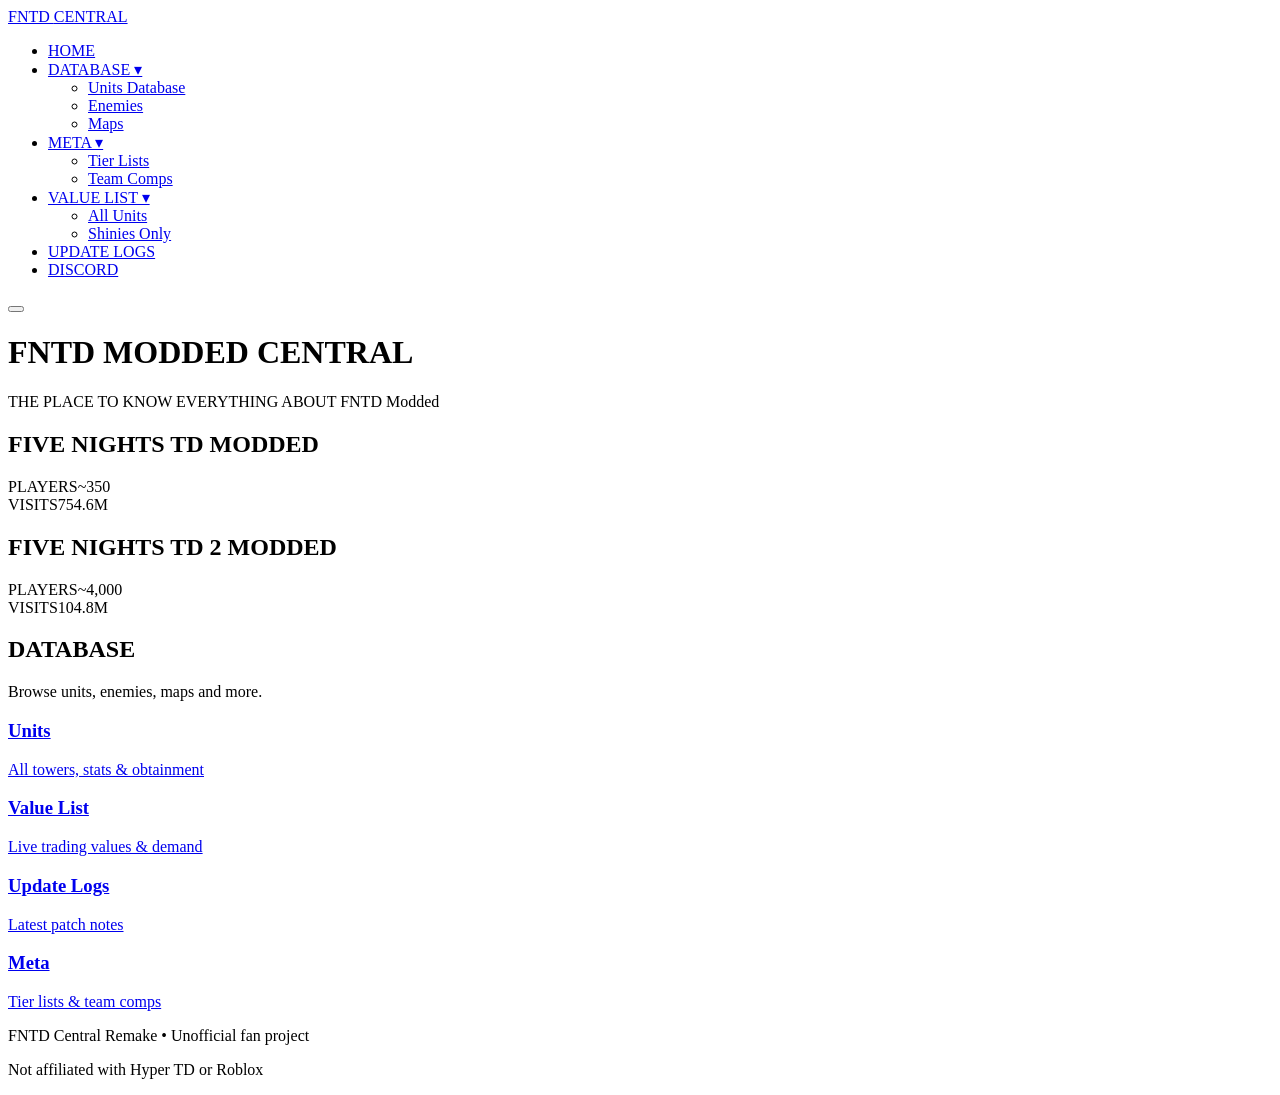
==== commit 34a043a1: "Update stylesheet link in index.html" ====
--- a/index.html
+++ b/index.html
@@ -5,7 +5,7 @@
   <meta name="viewport" content="width=device-width, initial-scale=1.0" />
   <title>Home | FNTD Modded Central</title>
   <meta name="description" content="The place to know everything about FNTD — Five Nights TD Modded & Five Nights TD 2 Modded" />
-  <link rel="stylesheet" href="css/style.css" />
+  <link rel="stylesheet" href="https://iili.io/qftJu7p.png" />
   <link href="https://fonts.googleapis.com/css2?family=Inter:wght@400;500;600;700;800&display=swap" rel="stylesheet" />
 </head>
 <body>
@@ -37,7 +37,7 @@
           </ul>
         </li>
         <li><a href="pages/updates.html">UPDATE LOGS</a></li>
-        <li><a href="https://discord.gg/4TEBZYkKrQ" target="_blank" rel="noopener">DISCORD</a></li>
+        <li><a href="https://discord.gg/" target="_blank" rel="noopener">DISCORD</a></li>
       </ul>
       <button class="mobile-menu-btn" id="menuBtn" aria-label="Menu"><span></span><span></span><span></span></button>
     </div>
